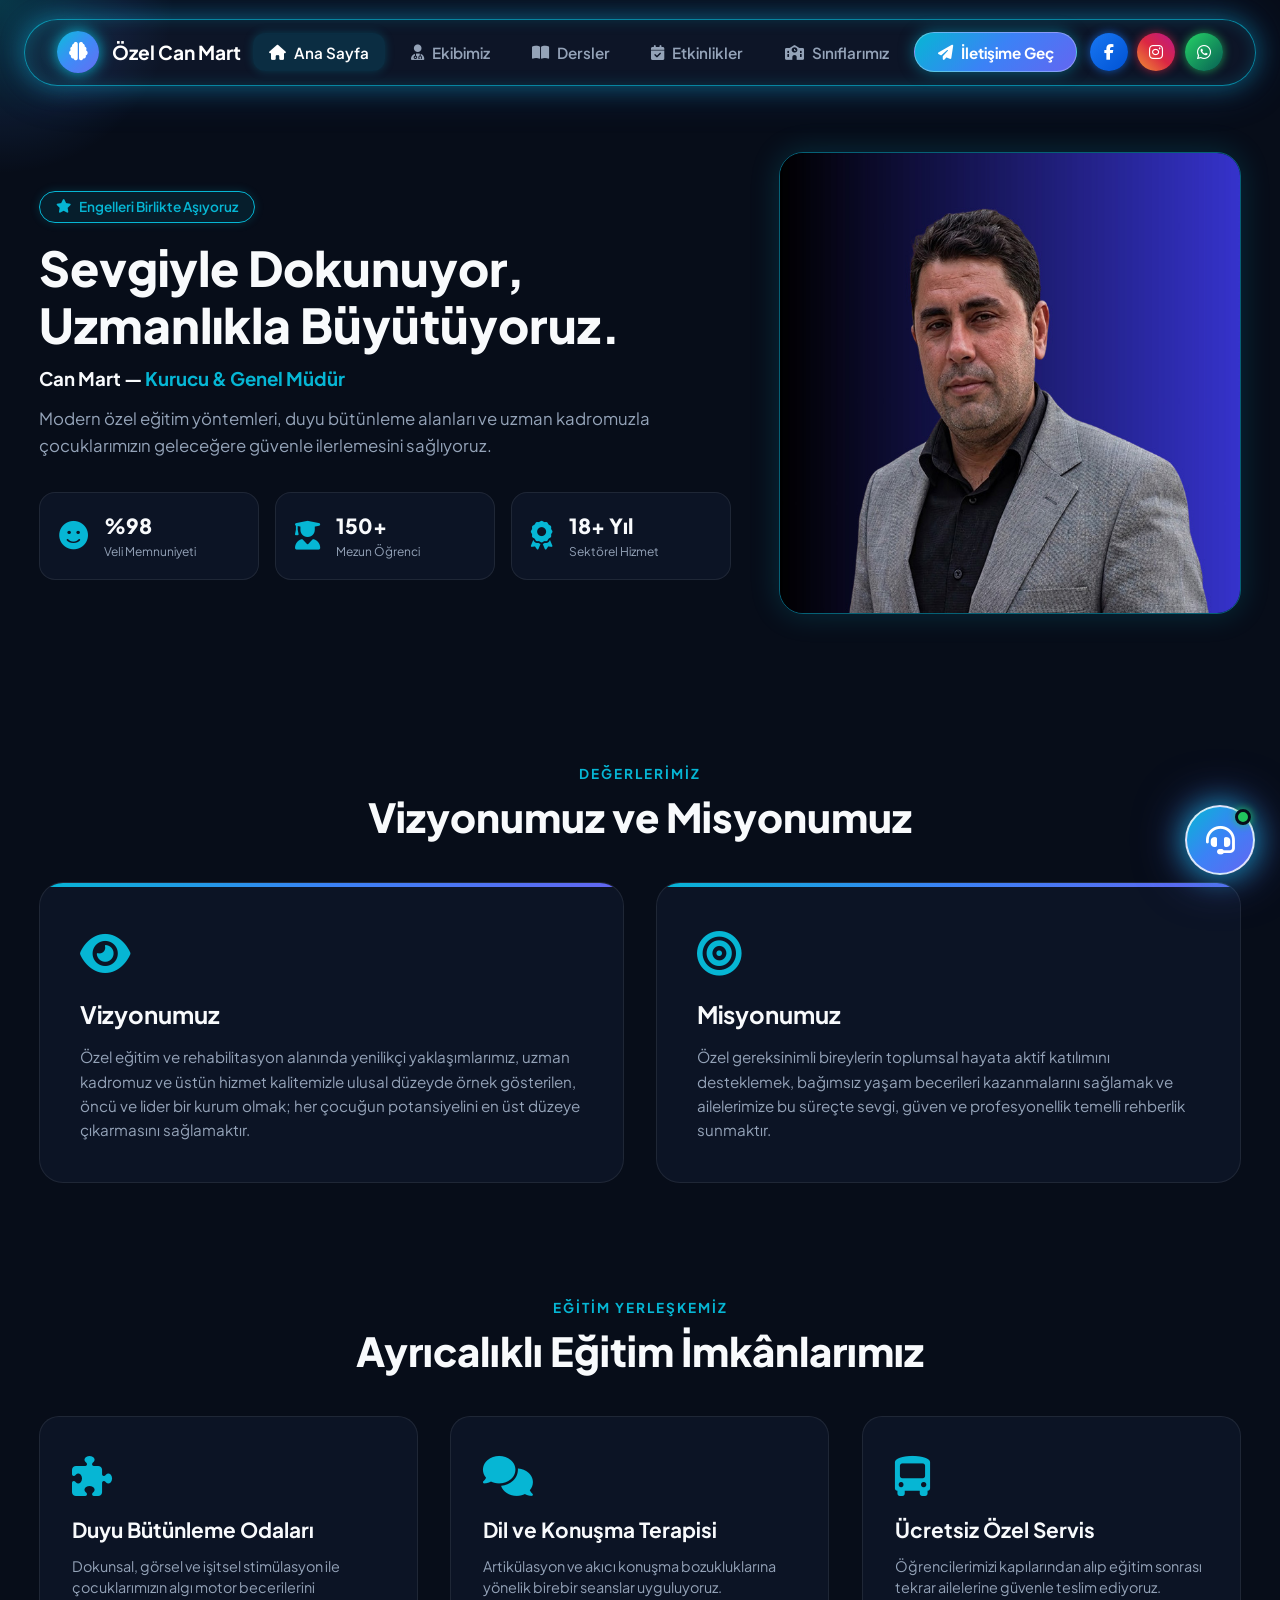
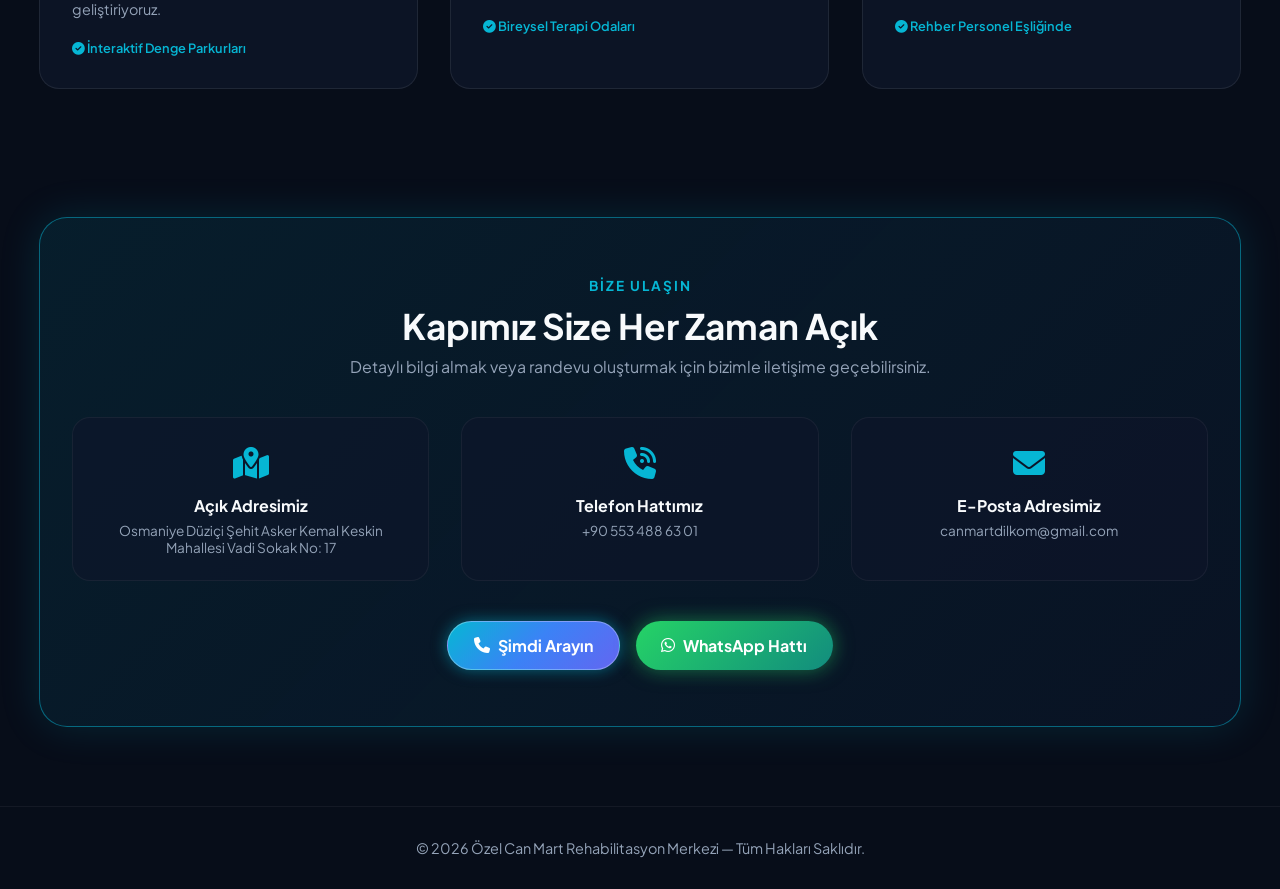
==== index.html @ 43bbbe5c "Add files via upload" ====
<!DOCTYPE html>
<html lang="tr">
<head>
    <meta charset="UTF-8">
    <meta name="viewport" content="width=device-width, initial-scale=1.0">
    <title>Özel Can Mart Rehabilitasyon Merkezi</title>
    
    <!-- FontAwesome & Google Fonts -->
    <link rel="stylesheet" href="https://cdnjs.cloudflare.com/ajax/libs/font-awesome/6.4.0/css/all.min.css">
    <link href="https://fonts.googleapis.com/css2?family=Plus+Jakarta+Sans:wght@400;600;700;800&family=Outfit:wght@400;600;800;900&display=swap" rel="stylesheet">
    
    <style>
        /* ==========================================
           TEMA RENKLERİ VE TEMEL STİLLER
           ========================================== */
        :root {
            --bg-dark: #070d19;
            --bg-card: rgba(15, 23, 42, 0.75);
            --primary-cyan: #06b6d4;
            --primary-blue: #3b82f6;
            --accent-glow: rgba(6, 182, 212, 0.4);
            --gradient-main: linear-gradient(135deg, #06b6d4 0%, #3b82f6 50%, #6366f1 100%);
            --gradient-card: linear-gradient(135deg, rgba(6, 182, 212, 0.1) 0%, rgba(59, 130, 246, 0.05) 100%);
            --border-glow: rgba(6, 182, 212, 0.5);
            --text-main: #f8fafc;
            --text-muted: #94a3b8;
        }

        * {
            margin: 0;
            padding: 0;
            box-sizing: border-box;
            font-family: 'Plus Jakarta Sans', sans-serif;
        }

        body {
            background-color: var(--bg-dark);
            color: var(--text-main);
            overflow-x: hidden;
            position: relative;
        }

        .container {
            width: 100%;
            max-width: 1250px;
            margin: 0 auto;
            padding: 0 1.5rem;
        }

        .text-center { text-align: center; }

        /* NEON METİN EFEKTİ */
        .highlight-glow {
            background-color: #06b6d4;
            background-image: linear-gradient(135deg, #06b6d4 0%, #3b82f6 50%, #8b5cf6 100%);
            background-clip: text;
            -webkit-background-clip: text;
            color: #06b6d4;
            -webkit-text-fill-color: transparent;
            display: inline-block;
            filter: drop-shadow(0 0 12px rgba(6, 182, 212, 0.5));
            padding-right: 2px;
        }

        .highlight-text {
            color: var(--primary-cyan);
            font-weight: 700;
        }

        .sub-badge {
            color: var(--primary-cyan);
            font-size: 0.85rem;
            font-weight: 700;
            letter-spacing: 2px;
            text-transform: uppercase;
        }

        .main-title {
            font-size: 2.5rem;
            margin-top: 0.5rem;
            margin-bottom: 2.5rem;
            font-weight: 800;
        }

        /* ==========================================
           AKICI VE AĞIR ÇEKİM GİRİŞ ANİMASYONLARI
           ========================================== */
        .anim-hidden {
            opacity: 0;
            will-change: transform, opacity;
            transition: opacity 1.2s cubic-bezier(0.16, 1, 0.3, 1), transform 1.2s cubic-bezier(0.16, 1, 0.3, 1);
        }

        .anim-hidden.from-top    { transform: translateY(-60px); }
        .anim-hidden.from-bottom { transform: translateY(60px); }
        .anim-hidden.from-left   { transform: translateX(-80px); }
        .anim-hidden.from-right  { transform: translateX(80px); }

        .anim-hidden.anim-show {
            opacity: 1;
            transform: translate(0, 0);
        }

        /* ==========================================
           FARE TAKİP EFEKTİ (CURSOR GLOW)
           ========================================== */
        .cursor-glow {
            position: fixed;
            top: 0;
            left: 0;
            width: 350px;
            height: 350px;
            background: radial-gradient(circle, rgba(6, 182, 212, 0.25) 0%, rgba(59, 130, 246, 0.08) 50%, transparent 70%);
            border-radius: 50%;
            pointer-events: none;
            transform: translate(-50%, -50%);
            z-index: 9999;
            transition: transform 0.08s ease-out;
            mix-blend-mode: screen;
        }

        /* ==========================================
           YEPYENİ KİNEMATİK TİPOGRAFİK İNTRO
           ========================================== */
        .intro-overlay {
            position: fixed;
            top: 0;
            left: 0;
            width: 100vw;
            height: 100vh;
            background: #030712;
            z-index: 999999;
            display: flex;
            align-items: center;
            justify-content: center;
            transition: opacity 0.8s cubic-bezier(0.77, 0, 0.175, 1), visibility 0.8s ease;
            overflow: hidden;
        }

        .intro-overlay.fade-out {
            opacity: 0;
            visibility: hidden;
            pointer-events: none;
        }

        /* Arka plan sinematik ışık sızıntıları */
        .intro-overlay::before,
        .intro-overlay::after {
            content: '';
            position: absolute;
            width: 500px;
            height: 500px;
            border-radius: 50%;
            filter: blur(100px);
            z-index: 1;
            opacity: 0.15;
            animation: ambientShift 6s ease-in-out infinite alternate;
        }

        .intro-overlay::before {
            background: #06b6d4;
            top: -100px;
            left: -100px;
        }

        .intro-overlay::after {
            background: #6366f1;
            bottom: -100px;
            right: -100px;
            animation-delay: -3s;
        }

        @keyframes ambientShift {
            0% { transform: scale(1) translate(0, 0); }
            100% { transform: scale(1.3) translate(40px, 40px); }
        }

        .cinematic-intro-content {
            position: relative;
            z-index: 2;
            text-align: center;
            max-width: 900px;
            padding: 0 2rem;
            display: flex;
            flex-direction: column;
            align-items: center;
            gap: 1.2rem;
        }

        /* OSMANDENİZ TASARIMI YAZISI - FELAKET NEON GRADIENT */
        .intro-tagline {
            font-family: 'Outfit', sans-serif;
            font-size: clamp(1.1rem, 2.5vw, 1.6rem);
            text-transform: uppercase;
            letter-spacing: 8px;
            font-weight: 800;
            background: linear-gradient(135deg, #00f2fe 0%, #4facfe 35%, #00c6ff 70%, #90e0ef 100%);
            background-clip: text;
            -webkit-background-clip: text;
            -webkit-text-fill-color: transparent;
            filter: drop-shadow(0 0 25px rgba(0, 242, 254, 0.8)) drop-shadow(0 0 50px rgba(79, 172, 254, 0.6));
            opacity: 0;
            transform: translateY(20px);
            animation: cinematicReveal 1s cubic-bezier(0.16, 1, 0.3, 1) 0.2s forwards;
        }

        .intro-main-heading {
            font-family: 'Outfit', sans-serif;
            font-size: clamp(2.5rem, 6vw, 5rem);
            font-weight: 900;
            line-height: 1.1;
            color: #ffffff;
            opacity: 0;
            transform: translateY(30px);
            animation: cinematicReveal 1s cubic-bezier(0.16, 1, 0.3, 1) 0.4s forwards;
            letter-spacing: -1px;
        }

        .intro-sub-text {
            font-family: 'Plus Jakarta Sans', sans-serif;
            font-size: clamp(1rem, 2vw, 1.25rem);
            color: var(--text-muted);
            font-weight: 400;
            letter-spacing: 1px;
            opacity: 0;
            transform: translateY(30px);
            animation: cinematicReveal 1s cubic-bezier(0.16, 1, 0.3, 1) 0.6s forwards;
        }

        @keyframes cinematicReveal {
            to {
                opacity: 1;
                transform: translateY(0);
            }
        }

        /* ==========================================
           GENİŞLETİLMİŞ NEON NAVBAR
           ========================================== */
        .header-floating {
            position: fixed;
            top: 1.2rem;
            left: 0;
            right: 0;
            z-index: 1000;
            display: flex;
            justify-content: center;
            padding: 0 1.5rem;
        }

        .navbar-capsule {
            background: rgba(15, 23, 42, 0.9);
            backdrop-filter: blur(20px);
            border: 1.5px solid rgba(6, 182, 212, 0.7);
            border-radius: 50px;
            padding: 0.7rem 2rem;
            display: flex;
            align-items: center;
            justify-content: space-between;
            width: 100%;
            max-width: 1350px;
            box-shadow: 0 0 25px rgba(6, 182, 212, 0.4), 0 0 45px rgba(59, 130, 246, 0.25), inset 0 0 15px rgba(6, 182, 212, 0.2);
        }

        .brand-logo {
            display: flex;
            align-items: center;
            gap: 0.8rem;
            text-decoration: none;
            color: #fff;
            font-weight: 700;
            font-size: 1.2rem;
            white-space: nowrap;
        }

        .logo-orb {
            width: 42px;
            height: 42px;
            border-radius: 50%;
            background: var(--gradient-main);
            display: flex;
            align-items: center;
            justify-content: center;
            color: #fff;
            font-size: 1.15rem;
            box-shadow: 0 0 15px var(--primary-cyan);
            flex-shrink: 0;
        }

        .nav-links-wrapper {
            display: flex;
            align-items: center;
            gap: 0.6rem;
        }

        .nav-item {
            color: var(--text-muted);
            text-decoration: none;
            font-size: 0.95rem;
            font-weight: 600;
            padding: 0.6rem 1rem;
            border-radius: 12px;
            transition: all 0.3s ease;
            display: flex;
            align-items: center;
            gap: 0.5rem;
            white-space: nowrap;
        }

        .nav-item:hover, .nav-item.active {
            color: #fff;
            background: rgba(6, 182, 212, 0.15);
            box-shadow: 0 0 10px rgba(6, 182, 212, 0.25);
        }

        .nav-item-btn {
            background-color: #06b6d4;
            background-image: var(--gradient-main);
            color: #fff !important;
            box-shadow: 0 0 15px rgba(6, 182, 212, 0.5);
            border: 1px solid rgba(255, 255, 255, 0.3);
            border-radius: 30px;
            padding: 0.6rem 1.4rem;
            font-weight: 700;
            text-decoration: none;
            display: inline-flex;
            align-items: center;
            gap: 0.5rem;
            transition: transform 0.3s, box-shadow 0.3s;
        }

        .nav-item-btn:hover {
            transform: translateY(-2px);
            box-shadow: 0 0 25px rgba(6, 182, 212, 0.8);
        }

        .nav-right-block {
            display: flex;
            align-items: center;
            gap: 1.2rem;
        }

        .nav-social-icons {
            display: flex;
            align-items: center;
            gap: 0.6rem;
        }

        .social-icon {
            display: inline-flex;
            align-items: center;
            justify-content: center;
            width: 38px;
            height: 38px;
            border-radius: 50%;
            color: #ffffff !important;
            text-decoration: none;
            font-size: 1rem;
            transition: all 0.3s ease;
        }

        .social-icon.fb { background: linear-gradient(135deg, #1877f2 0%, #0052d4 100%); box-shadow: 0 0 10px rgba(24, 119, 242, 0.7); }
        .social-icon.ig { background: linear-gradient(45deg, #f09433 0%, #dc2743 50%, #bc1888 100%); box-shadow: 0 0 10px rgba(220, 39, 67, 0.7); }
        .social-icon.wp { background: linear-gradient(135deg, #25d366 0%, #075e54 100%); box-shadow: 0 0 10px rgba(37, 211, 102, 0.7); }
        .social-icon:hover { transform: translateY(-3px) scale(1.15); }

        .mobile-toggle, .mobile-close {
            display: none;
            color: #fff;
            font-size: 1.4rem;
            cursor: pointer;
        }

        /* ==========================================
           HERO & SERVİS KARTLARI
           ========================================== */
        .hero-section {
            padding: 9.5rem 0 5rem 0;
            position: relative;
        }

        .hero-grid {
            display: grid;
            grid-template-columns: 1.2fr 0.8fr;
            gap: 3rem;
            align-items: center;
        }

        .status-badge {
            background: rgba(6, 182, 212, 0.1);
            border: 1px solid var(--primary-cyan);
            color: var(--primary-cyan);
            display: inline-flex;
            align-items: center;
            gap: 0.5rem;
            padding: 0.4rem 1rem;
            border-radius: 20px;
            font-size: 0.85rem;
            font-weight: 600;
            margin-bottom: 1rem;
            box-shadow: 0 0 10px rgba(6, 182, 212, 0.2);
        }

        .hero-main-title {
            font-size: 3rem;
            font-weight: 800;
            line-height: 1.2;
            margin-bottom: 0.8rem;
        }

        .hero-description {
            color: var(--text-muted);
            font-size: 1.05rem;
            line-height: 1.6;
            margin: 1rem 0 2rem 0;
        }

        .hero-stats-grid {
            display: grid;
            grid-template-columns: repeat(3, 1fr);
            gap: 1rem;
        }

        .stat-card {
            background: var(--bg-card);
            border: 1px solid rgba(255, 255, 255, 0.08);
            padding: 1.2rem;
            border-radius: 16px;
            display: flex;
            align-items: center;
            gap: 1rem;
            transition: transform 0.3s ease, border-color 0.3s ease;
        }

        .stat-card:hover {
            transform: translateY(-5px);
            border-color: var(--primary-cyan);
            box-shadow: 0 0 20px rgba(6, 182, 212, 0.2);
        }

        .stat-icon { font-size: 1.8rem; color: var(--primary-cyan); }
        .stat-number { display: block; font-size: 1.3rem; font-weight: 800; }
        .stat-label { font-size: 0.75rem; color: var(--text-muted); }

        .hero-img {
            width: 100%;
            border-radius: 24px;
            border: 1px solid var(--border-glow);
            box-shadow: 0 0 30px rgba(6, 182, 212, 0.2);
            transition: transform 0.5s ease;
        }

        .hero-img:hover { transform: scale(1.02); }

        /* ==========================================
           VİZYONUMUZ & MİSYONUMUZ BÖLÜMÜ
           ========================================== */
        .vision-mission-section { padding: 4rem 0; }
        .vision-grid { display: grid; grid-template-columns: repeat(2, 1fr); gap: 2rem; }

        .vision-card {
            background: var(--bg-card);
            border: 1px solid rgba(255, 255, 255, 0.08);
            border-radius: 24px;
            padding: 2.5rem;
            position: relative;
            overflow: hidden;
            transition: all 0.4s ease;
        }

        .vision-card::before {
            content: '';
            position: absolute;
            top: 0; left: 0; width: 100%; height: 4px;
            background: var(--gradient-main);
        }

        .vision-card:hover {
            transform: translateY(-8px);
            border-color: var(--primary-cyan);
            box-shadow: 0 0 30px rgba(6, 182, 212, 0.25);
        }

        .vision-icon { font-size: 2.8rem; color: var(--primary-cyan); margin-bottom: 1.2rem; }
        .vision-card h3 { font-size: 1.5rem; margin-bottom: 1rem; font-weight: 700; }
        .vision-card p { color: var(--text-muted); font-size: 0.95rem; line-height: 1.6; }

      
        .services-section { padding: 3rem 0; }
        .cards-3d-grid { display: grid; grid-template-columns: repeat(3, 1fr); gap: 2rem; }

        .card-3d {
            background: var(--bg-card);
            border: 1px solid rgba(255, 255, 255, 0.08);
            border-radius: 20px;
            padding: 2rem;
            position: relative;
            transition: all 0.4s ease;
        }

        .card-3d:hover {
            transform: translateY(-8px);
            border-color: var(--primary-cyan);
            box-shadow: 0 0 25px rgba(6, 182, 212, 0.3);
        }

        .card-icon-box { font-size: 2.5rem; color: var(--primary-cyan); margin-bottom: 1rem; }
        .card-3d h3 { font-size: 1.3rem; margin-bottom: 0.8rem; }
        .card-3d p { color: var(--text-muted); font-size: 0.9rem; line-height: 1.5; margin-bottom: 1.2rem; }
        .card-footer-info { font-size: 0.8rem; color: var(--primary-cyan); font-weight: 600; }

        .contact-section { padding: 5rem 0; }
        .contact-ultra-card {
            background: var(--gradient-card);
            border: 1px solid var(--border-glow);
            border-radius: 28px;
            padding: 3.5rem 2rem;
            box-shadow: 0 0 40px rgba(6, 182, 212, 0.15);
        }

        .contact-nodes-grid { display: grid; grid-template-columns: repeat(3, 1fr); gap: 2rem; margin: 2.5rem 0; }
        .contact-node {
            background: rgba(15, 23, 42, 0.6);
            padding: 1.5rem;
            border-radius: 18px;
            border: 1px solid rgba(255, 255, 255, 0.05);
            transition: transform 0.3s ease, border-color 0.3s ease;
        }
        .contact-node:hover { transform: translateY(-5px); border-color: var(--primary-cyan); }
        .node-icon { font-size: 2rem; color: var(--primary-cyan); margin-bottom: 0.8rem; }

        .btn-glow-green {
            background: linear-gradient(135deg, #25d366 0%, #128c7e 100%);
            color: #fff;
            padding: 0.8rem 1.6rem;
            border-radius: 30px;
            text-decoration: none;
            font-weight: 700;
            display: inline-flex;
            align-items: center;
            gap: 0.5rem;
            box-shadow: 0 0 20px rgba(37, 211, 102, 0.5);
            transition: transform 0.3s, box-shadow 0.3s;
        }
        .btn-glow-green:hover { transform: translateY(-2px); box-shadow: 0 0 30px rgba(37, 211, 102, 0.8); }

        footer { padding: 2rem 0; border-top: 1px solid rgba(255, 255, 255, 0.05); color: var(--text-muted); font-size: 0.9rem; }

        
        .live-chat-trigger-btn {
            position: fixed !important; bottom: 25px !important; right: 25px !important;
            width: 70px !important; height: 70px !important; border-radius: 50% !important;
            background: linear-gradient(135deg, #06b6d4 0%, #3b82f6 50%, #6366f1 100%) !important;
            display: flex !important; align-items: center !important; justify-content: center !important;
            color: #ffffff !important; font-size: 1.8rem !important; cursor: pointer !important;
            box-shadow: 0 0 30px rgba(6, 182, 212, 0.8), 0 0 50px rgba(99, 102, 241, 0.6) !important;
            z-index: 999999 !important; border: 2px solid rgba(255, 255, 255, 0.8) !important;
            transition: transform 0.3s ease, box-shadow 0.3s ease !important;
        }
        .live-chat-trigger-btn:hover { transform: scale(1.1) rotate(5deg) !important; }
        .live-chat-trigger-btn .status-pulse {
            position: absolute; top: 2px; right: 2px; width: 16px; height: 16px;
            background: #22c55e; border: 3px solid #070d19; border-radius: 50%; box-shadow: 0 0 8px #22c55e;
        }

        .chat-window {
            position: fixed !important; bottom: 105px !important; right: 25px !important;
            width: 380px !important; max-width: calc(100vw - 2rem) !important; height: 520px !important;
            background: rgba(15, 23, 42, 0.95) !important; backdrop-filter: blur(25px) !important;
            border: 1.5px solid var(--border-glow) !important; border-radius: 24px !important;
            box-shadow: 0 0 50px rgba(6, 182, 212, 0.4), 0 20px 50px rgba(0, 0, 0, 0.9) !important;
            z-index: 999999 !important; display: flex !important; flex-direction: column !important;
            overflow: hidden !important; opacity: 0 !important; visibility: hidden !important;
            transform: translateY(20px) scale(0.95) !important;
            transition: all 0.4s cubic-bezier(0.16, 1, 0.3, 1) !important;
        }
        .chat-window.active { opacity: 1 !important; visibility: visible !important; transform: translateY(0) scale(1) !important; }

        .chat-header {
            background: linear-gradient(135deg, rgba(6, 182, 212, 0.25) 0%, rgba(99, 102, 241, 0.25) 100%);
            padding: 1.2rem 1.5rem; border-bottom: 1px solid rgba(255, 255, 255, 0.1);
            display: flex; align-items: center; justify-content: space-between;
        }
        .chat-header-info { display: flex; align-items: center; gap: 0.8rem; }
        .chat-avatar {
            width: 42px; height: 42px; border-radius: 50%; background: var(--gradient-main);
            display: flex; align-items: center; justify-content: center; color: #fff; font-size: 1.2rem;
            box-shadow: 0 0 15px var(--primary-cyan);
        }
        .chat-title-box h4 { font-size: 1rem; font-weight: 700; color: #fff; }
        .chat-title-box span { font-size: 0.75rem; color: #22c55e; display: flex; align-items: center; gap: 0.3rem; font-weight: 600; }
        .chat-close-btn { color: var(--text-muted); cursor: pointer; font-size: 1.3rem; }

        .chat-body { flex: 1; padding: 1.2rem; overflow-y: auto; display: flex; flex-direction: column; gap: 1rem; }
        .chat-msg { max-width: 85%; padding: 0.85rem 1.1rem; border-radius: 16px; font-size: 0.88rem; line-height: 1.5; }
        .chat-msg.bot { background: rgba(30, 41, 59, 0.85); border: 1px solid rgba(6, 182, 212, 0.3); color: #f1f5f9; align-self: flex-start; }
        .chat-msg.user { background: var(--gradient-main); color: #fff; align-self: flex-end; box-shadow: 0 0 15px rgba(6, 182, 212, 0.3); }

        .chat-quick-chips { display: flex; flex-wrap: wrap; gap: 0.5rem; padding: 0 1.2rem 0.8rem 1.2rem; }
        .chip-btn {
            background: rgba(6, 182, 212, 0.12); border: 1px solid rgba(6, 182, 212, 0.5); color: var(--primary-cyan);
            padding: 0.45rem 0.85rem; border-radius: 20px; font-size: 0.78rem; font-weight: 600; cursor: pointer; transition: all 0.3s ease;
        }
        .chip-btn:hover { background: var(--gradient-main); color: #fff; border-color: transparent; }

        .chat-footer { padding: 0.8rem 1.2rem 1.2rem 1.2rem; display: flex; align-items: center; gap: 0.6rem; background: rgba(15, 23, 42, 0.98); }
        .chat-input {
            flex: 1; background: rgba(30, 41, 59, 0.9); border: 1px solid rgba(255, 255, 255, 0.15);
            border-radius: 25px; padding: 0.75rem 1.2rem; color: #fff; font-size: 0.88rem; outline: none;
        }
        .chat-send-btn {
            width: 42px; height: 42px; border-radius: 50%; background: var(--gradient-main); border: none;
            color: #fff; cursor: pointer; display: flex; align-items: center; justify-content: center;
        }

     
          
        @media (max-width: 992px) {
            .hero-grid, .hero-stats-grid, .vision-grid, .cards-3d-grid, .contact-nodes-grid { grid-template-columns: 1fr; text-align: center; }
            .mobile-toggle { display: block; }
            .mobile-close { display: block; position: absolute; top: 1.5rem; right: 1.5rem; }
            .nav-links-wrapper {
                position: fixed; top: 0; right: -100%; width: 82%; max-width: 330px; height: 100vh;
                background: rgba(7, 13, 25, 0.98); backdrop-filter: blur(25px); border-left: 1px solid var(--border-glow);
                flex-direction: column; justify-content: center; padding: 2rem 1.5rem; gap: 0.8rem;
                transition: right 0.4s cubic-bezier(0.16, 1, 0.3, 1);
            }
            .nav-links-wrapper.active { right: 0; }
            .nav-links-wrapper .nav-item { width: 100%; height: 46px; display: flex; align-items: center; justify-content: flex-start; padding: 0 1rem !important; }
            .chat-window { right: 1rem !important; left: 1rem !important; width: auto !important; bottom: 95px !important; height: 460px !important; }
        }
    </style>
</head>

<body data-page="home">

   
    <div class="cursor-glow" id="cursor-glow"></div>

    <div id="intro-overlay" class="intro-overlay">
        <div class="cinematic-intro-content">
            <span class="intro-tagline">OSMAN DENİZ MART TASARIMI</span>
            <h1 class="intro-main-heading">Özel Can Mart <br><span class="highlight-glow">Rehabilitasyon</span></h1>
            <p class="intro-sub-text">Geleceğe Sevgi ve Uzmanlıkla Atılan Adım</p>
        </div>
    </div>

    <!-- PARLAYAN FLOATING NAVBAR -->
    <header class="header-floating">
        <nav class="navbar-capsule">
            <a href="index.html" class="brand-logo">
                <div class="logo-orb"><i class="fa-solid fa-brain"></i></div>
                <span class="logo-title">Özel Can Mart</span>
            </a>

            <div class="nav-links-wrapper" id="nav-menu">
                <div class="mobile-close" id="nav-close"><i class="fa-solid fa-xmark"></i></div>
                <a href="index.html" class="nav-item active"><i class="fa-solid fa-house"></i> Ana Sayfa</a>
                <a href="ekibimiz.html" class="nav-item"><i class="fa-solid fa-user-doctor"></i> Ekibimiz</a>
                <a href="calismalar.html" class="nav-item"><i class="fa-solid fa-book-open"></i> Dersler</a>
                <a href="etkinlikler.html" class="nav-item"><i class="fa-solid fa-calendar-check"></i> Etkinlikler</a>
                <a href="siniflarimiz.html" class="nav-item"><i class="fa-solid fa-school"></i> Sınıflarımız</a>
                <a href="#contact" class="nav-item nav-item-btn"><i class="fa-solid fa-paper-plane"></i> İletişime Geç</a>
            </div>

            <div class="nav-right-block">
                <div class="nav-social-icons">
                    <a href="https://www.facebook.com/can.mart.2025?rdid=BGsj29o0iceK8N1b&share_url=https%3A%2F%2Fwww.facebook.com%2Fshare%2F1Dt4Hjv6Bw%2F%3Fref%3D1#" target="_blank" class="social-icon fb" title="Facebook"><i class="fa-brands fa-facebook-f"></i></a>
                    <a href="https://www.instagram.com/canmartdilkomozelegitim/" target="_blank" class="social-icon ig" title="Instagram"><i class="fa-brands fa-instagram"></i></a>
                    <a href="https://wa.me/905534886301" target="_blank" class="social-icon wp" title="WhatsApp"><i class="fa-brands fa-whatsapp"></i></a>
                </div>
                <div class="mobile-toggle" id="nav-toggle"><i class="fa-solid fa-bars-staggered"></i></div>
            </div>
        </nav>
    </header>

    <main>
        <!-- HERO SECTION -->
        <section class="hero-section">
            <div class="container hero-grid">
                <div class="hero-text-box anim-hidden from-left">
                    <div class="status-badge"><i class="fa-solid fa-star"></i> Engelleri Birlikte Aşıyoruz</div>
                    <h1 class="hero-main-title">Sevgiyle Dokunuyor, Uzmanlıkla Büyütüyoruz.</h1>
                    <h3 class="hero-director">Can Mart — <span class="highlight-text">Kurucu & Genel Müdür</span></h3>
                    <p class="hero-description">Modern özel eğitim yöntemleri, duyu bütünleme alanları ve uzman kadromuzla çocuklarımızın geleceğere güvenle ilerlemesini sağlıyoruz.</p>

                    <div class="hero-stats-grid">
                        <div class="stat-card">
                            <i class="fa-solid fa-face-smile stat-icon"></i>
                            <div class="stat-info"><span class="stat-number">%98</span><span class="stat-label">Veli Memnuniyeti</span></div>
                        </div>
                        <div class="stat-card">
                            <i class="fa-solid fa-user-graduate stat-icon"></i>
                            <div class="stat-info"><span class="stat-number">150+</span><span class="stat-label">Mezun Öğrenci</span></div>
                        </div>
                        <div class="stat-card">
                            <i class="fa-solid fa-award stat-icon"></i>
                            <div class="stat-info"><span class="stat-number">18+ Yıl</span><span class="stat-label">Sektörel Hizmet</span></div>
                        </div>
                    </div>
                </div>

                <div class="hero-visual-box anim-hidden from-right">
                    <img src="bülent.png" alt="Can Mart" class="hero-img">
                </div>
            </div>
        </section>

        <!-- VİZYONUMUZ & MİSYONUMUZ BÖLÜMÜ -->
        <section class="vision-mission-section">
            <div class="container">
                <div class="section-title-wrapper text-center anim-hidden from-top">
                    <span class="sub-badge">DEĞERLERİMİZ</span>
                    <h2 class="main-title">Vizyonumuz ve Misyonumuz</h2>
                </div>

                <div class="vision-grid">
                    <div class="vision-card anim-hidden from-left">
                        <div class="vision-icon"><i class="fa-solid fa-eye"></i></div>
                        <h3>Vizyonumuz</h3>
                        <p>Özel eğitim ve rehabilitasyon alanında yenilikçi yaklaşımlarımız, uzman kadromuz ve üstün hizmet kalitemizle ulusal düzeyde örnek gösterilen, öncü ve lider bir kurum olmak; her çocuğun potansiyelini en üst düzeye çıkarmasını sağlamaktır.</p>
                    </div>
                    <div class="vision-card anim-hidden from-right">
                        <div class="vision-icon"><i class="fa-solid fa-bullseye"></i></div>
                        <h3>Misyonumuz</h3>
                        <p>Özel gereksinimli bireylerin toplumsal hayata aktif katılımını desteklemek, bağımsız yaşam becerileri kazanmalarını sağlamak ve ailelerimize bu süreçte sevgi, güven ve profesyonellik temelli rehberlik sunmaktır.</p>
                    </div>
                </div>
            </div>
        </section>

        <!-- SERVICES SECTION -->
        <section class="services-section">
            <div class="container">
                <div class="section-title-wrapper text-center anim-hidden from-top">
                    <span class="sub-badge">EĞİTİM YERLEŞKEMİZ</span>
                    <h2 class="main-title">Ayrıcalıklı Eğitim İmkânlarımız</h2>
                </div>

                <div class="cards-3d-grid">
                    <div class="card-3d anim-hidden from-left">
                        <div class="card-icon-box"><i class="fa-solid fa-puzzle-piece"></i></div>
                        <h3>Duyu Bütünleme Odaları</h3>
                        <p>Dokunsal, görsel ve işitsel stimülasyon ile çocuklarımızın algı motor becerilerini geliştiriyoruz.</p>
                        <div class="card-footer-info"><i class="fa-solid fa-circle-check"></i> İnteraktif Denge Parkurları</div>
                    </div>
                    <div class="card-3d anim-hidden from-bottom">
                        <div class="card-icon-box"><i class="fa-solid fa-comments"></i></div>
                        <h3>Dil ve Konuşma Terapisi</h3>
                        <p>Artikülasyon ve akıcı konuşma bozukluklarına yönelik birebir seanslar uyguluyoruz.</p>
                        <div class="card-footer-info"><i class="fa-solid fa-circle-check"></i> Bireysel Terapi Odaları</div>
                    </div>
                    <div class="card-3d anim-hidden from-right">
                        <div class="card-icon-box"><i class="fa-solid fa-bus-simple"></i></div>
                        <h3>Ücretsiz Özel Servis</h3>
                        <p>Öğrencilerimizi kapılarından alıp eğitim sonrası tekrar ailelerine güvenle teslim ediyoruz.</p>
                        <div class="card-footer-info"><i class="fa-solid fa-circle-check"></i> Rehber Personel Eşliğinde</div>
                    </div>
                </div>
            </div>
        </section>

        <!-- CONTACT SECTION -->
        <section class="contact-section" id="contact">
            <div class="container">
                <div class="contact-ultra-card anim-hidden from-bottom">
                    <div class="contact-content text-center">
                        <span class="sub-badge">BİZE ULAŞIN</span>
                        <h2 style="font-size: 2.2rem; margin-top: 0.5rem;">Kapımız Size Her Zaman Açık</h2>
                        <p style="color: var(--text-muted); margin-top: 0.5rem;">Detaylı bilgi almak veya randevu oluşturmak için bizimle iletişime geçebilirsiniz.</p>

                        <div class="contact-nodes-grid">
                            <div class="contact-node">
                                <div class="node-icon"><i class="fa-solid fa-map-location-dot"></i></div>
                                <h4>Açık Adresimiz</h4>
                                <p style="font-size: 0.85rem; color: var(--text-muted); margin-top: 0.4rem;">Osmaniye Düziçi Şehit Asker Kemal Keskin Mahallesi Vadi Sokak No: 17</p>
                            </div>
                            <div class="contact-node">
                                <div class="node-icon"><i class="fa-solid fa-phone-volume"></i></div>
                                <h4>Telefon Hattımız</h4>
                                <p style="font-size: 0.85rem; color: var(--text-muted); margin-top: 0.4rem;">+90 553 488 63 01</p>
                            </div>
                            <div class="contact-node">
                                <div class="node-icon"><i class="fa-solid fa-envelope"></i></div>
                                <h4>E-Posta Adresimiz</h4>
                                <p style="font-size: 0.85rem; color: var(--text-muted); margin-top: 0.4rem;"><a href="mailto:canmartdilkom@gmail.com" style="color: inherit; text-decoration: none;">canmartdilkom@gmail.com</a></p>
                            </div>
                        </div>

                        <div style="display: flex; gap: 1rem; justify-content: center; flex-wrap: wrap;">
                            <a href="tel:+905534886301" class="nav-item-btn" style="padding: 0.8rem 1.6rem; font-size: 1rem;"><i class="fa-solid fa-phone"></i> Şimdi Arayın</a>
                            <a href="https://wa.me/905534886301" target="_blank" class="btn-glow-green"><i class="fa-brands fa-whatsapp"></i> WhatsApp Hattı</a>
                        </div>
                    </div>
                </div>
            </div>
        </section>
    </main>

    <!-- NEON CYBER AI LIVE CHAT -->
    <div class="live-chat-trigger-btn" id="chat-trigger" title="Canlı Asistan"><i class="fa-solid fa-headset"></i><span class="status-pulse"></span></div>

    <div class="chat-window" id="chat-window">
        <div class="chat-header">
            <div class="chat-header-info">
                <div class="chat-avatar"><i class="fa-solid fa-robot"></i></div>
                <div class="chat-title-box"><h4>Can Mart Asistan</h4><span><i class="fa-solid fa-circle" style="font-size: 8px;"></i> Çevrimiçi</span></div>
            </div>
            <div class="chat-close-btn" id="chat-close"><i class="fa-solid fa-xmark"></i></div>
        </div>
        <div class="chat-body" id="chat-body">
            <div class="chat-msg bot">Merhaba! Ben Can Mart Okul Asistanı. Kurumumuz hakkında öğrenmek istediğiniz soruları aşağıdaki butonlara basarak veya yazarak sorabilirsiniz. 😊</div>
        </div>
        <div class="chat-quick-chips">
            <button class="chip-btn" data-question="adres"><i class="fa-solid fa-location-dot"></i> Adres</button>
            <button class="chip-btn" data-question="iletisim"><i class="fa-solid fa-phone"></i> İletişim</button>
            <button class="chip-btn" data-question="saat"><i class="fa-solid fa-clock"></i> Açılış & Kapanış</button>
            <button class="chip-btn" data-question="bolumler"><i class="fa-solid fa-graduation-cap"></i> Bölümler</button>
            <button class="chip-btn" data-question="servis"><i class="fa-solid fa-bus"></i> Servis Var mı?</button>
        </div>
        <div class="chat-footer">
            <input type="text" class="chat-input" id="chat-input" placeholder="Bir soru sorun..." autocomplete="off">
            <button class="chat-send-btn" id="chat-send"><i class="fa-solid fa-paper-plane"></i></button>
        </div>
    </div>

    <footer class="text-center">
        <div class="container"><p>&copy; 2026 Özel Can Mart Rehabilitasyon Merkezi — Tüm Hakları Saklıdır.</p></div>
    </footer>

    <!-- JAVASCRIPT KONTROLLERİ VE ANİMASYON MOTORU -->
    <script>
        document.addEventListener('DOMContentLoaded', () => {
            // 1. FARE TAKİP EFEKTİ
            const cursorGlow = document.getElementById('cursor-glow');
            if (cursorGlow) {
                window.addEventListener('mousemove', (e) => {
                    cursorGlow.style.left = e.clientX + 'px';
                    cursorGlow.style.top = e.clientY + 'px';
                });
            }

            // 2. KİNEMATİK İNTRO (SADECE İLK GİRİŞTE 1 KEZ GÖRÜNÜR, YENİLEMEDE ÇIKMAZ)
            const introOverlay = document.getElementById('intro-overlay');
            if (introOverlay) {
                // Tarayıcı hafızasında ilk giriş kontrolü (sessionStorage)
                const hasVisited = sessionStorage.getItem('canmart_visited');

                if (!hasVisited) {
                    // İlk kez giriliyor, intro gösterilsin ve işaretlensin
                    sessionStorage.setItem('canmart_visited', 'true');
                    
                    setTimeout(() => {
                        introOverlay.classList.add('fade-out');
                        setTimeout(() => {
                            document.querySelectorAll('.hero-section .anim-hidden').forEach(el => {
                                el.classList.add('anim-show');
                            });
                        }, 200);
                    }, 2500);
                } else {
                    
                    introOverlay.style.display = 'none';
                    document.querySelectorAll('.anim-hidden').forEach(el => {
                        el.classList.add('anim-show');
                    });
                }
            }

            
            const observerOptions = {
                root: null,
                rootMargin: '0px 0px -80px 0px',
                threshold: 0.1
            };

            const animObserver = new IntersectionObserver((entries, observer) => {
                entries.forEach(entry => {
                    if (entry.isIntersecting) {
                        entry.target.classList.add('anim-show');
                        observer.unobserve(entry.target);
                    }
                });
            }, observerOptions);

            const scrollElements = document.querySelectorAll('main > section:not(.hero-section) .anim-hidden, .vision-mission-section .anim-hidden');
            scrollElements.forEach(el => {
                animObserver.observe(el);
            });

            // 4. MOBİL MENÜ
            const navToggle = document.getElementById('nav-toggle');
            const navClose = document.getElementById('nav-close');
            const navMenu = document.getElementById('nav-menu');

            if (navToggle && navMenu) navToggle.addEventListener('click', () => navMenu.classList.add('active'));
            if (navClose && navMenu) navClose.addEventListener('click', () => navMenu.classList.remove('active'));

            document.querySelectorAll('.nav-item').forEach(link => {
                link.addEventListener('click', () => { if (navMenu) navMenu.classList.remove('active'); });
            });

            // 5. LIVE CHAT VE ASİSTAN
            const chatTrigger = document.getElementById('chat-trigger');
            const chatWindow = document.getElementById('chat-window');
            const chatClose = document.getElementById('chat-close');
            const chatSend = document.getElementById('chat-send');
            const chatInput = document.getElementById('chat-input');
            const chatBody = document.getElementById('chat-body');
            const chipBtns = document.querySelectorAll('.chip-btn');

            if (chatTrigger && chatWindow) {
                chatTrigger.addEventListener('click', () => chatWindow.classList.toggle('active'));
            }
            if (chatClose && chatWindow) {
                chatClose.addEventListener('click', () => chatWindow.classList.remove('active'));
            }

            const botData = {
                adres: "📍 **Adresimiz:** Şehit Asker Kemal Keskin Mahallesi, Vadi Sokak No: 17, Düziçi / Osmaniye.",
                iletisim: "📞 **Telefon:** +90 553 488 63 01\n💬 **WhatsApp:** Aynı numaramızdan 7/24 bizlere mesaj gönderebilirsiniz.",
                saat: "⏰ **Çalışma Saatlerimiz:** Kurumumuz Haftaiçi ve Cumartesi günleri 08:30 - 17:30 saatleri arasında açıktır.",
                bolumler: "🎓 **Mevcut Bölüm ve Terapilerimiz:**\n• Duyu Bütünleme Terapisi Odaları\n• Dil dan Konuşma Terapisi\n• Zihinsel & Bedensel Gelişim Terapisi\n• Bireysel Özel Eğitim Derslikleri\n• Oyun Terapisi Alanı",
                servis: "🚌 **Servis İmkânı:** Evet, öğrencilerimiz için rehber personel eşliğinde kapıdan alıp eve teslim eden ücretsiz özel servisimiz mevcuttur!"
            };

            function appendMessage(text, sender) {
                const msgDiv = document.createElement('div');
                msgDiv.classList.add('chat-msg', sender);
                msgDiv.innerHTML = text.replace(/\n/g, '<br>');
                chatBody.appendChild(msgDiv);
                chatBody.scrollTop = chatBody.scrollHeight;
            }

            function processQuery(text) {
                appendMessage(text, 'user');
                const cleanText = text.toLowerCase();
                setTimeout(() => {
                    if (cleanText.includes('adres') || cleanText.includes('nerede') || cleanText.includes('konum')) {
                        appendMessage(botData.adres, 'bot');
                    } else if (cleanText.includes('iletişim') || cleanText.includes('tel') || cleanText.includes('telefon') || cleanText.includes('numara')) {
                        appendMessage(botData.iletisim, 'bot');
                    } else if (cleanText.includes('saat') || cleanText.includes('açılış') || cleanText.includes('kapanış')) {
                        appendMessage(botData.saat, 'bot');
                    } else if (cleanText.includes('bölüm') || cleanText.includes('ders') || cleanText.includes('terapi')) {
                        appendMessage(botData.bolumler, 'bot');
                    } else if (cleanText.includes('servis') || cleanText.includes('ulaşım')) {
                        appendMessage(botData.servis, 'bot');
                    } else {
                        appendMessage("Detaylı sorunuz için hazır soru butonlarını kullanabilir veya doğrudan **+90 553 488 63 01** numaramızı arayabilirsiniz.", 'bot');
                    }
                }, 350);
            }

            if (chatSend && chatInput) {
                chatSend.addEventListener('click', () => {
                    const text = chatInput.value.trim();
                    if (text) { processQuery(text); chatInput.value = ''; }
                });
                chatInput.addEventListener('keypress', (e) => {
                    if (e.key === 'Enter') {
                        const text = chatInput.value.trim();
                        if (text) { processQuery(text); chatInput.value = ''; }
                    }
                });
            }

            chipBtns.forEach(btn => {
                btn.addEventListener('click', () => {
                    const qType = btn.getAttribute('data-question');
                    appendMessage(btn.innerText, 'user');
                    setTimeout(() => { appendMessage(botData[qType], 'bot'); }, 350);
                });
            });
        });
    </script>
</body>
</html>
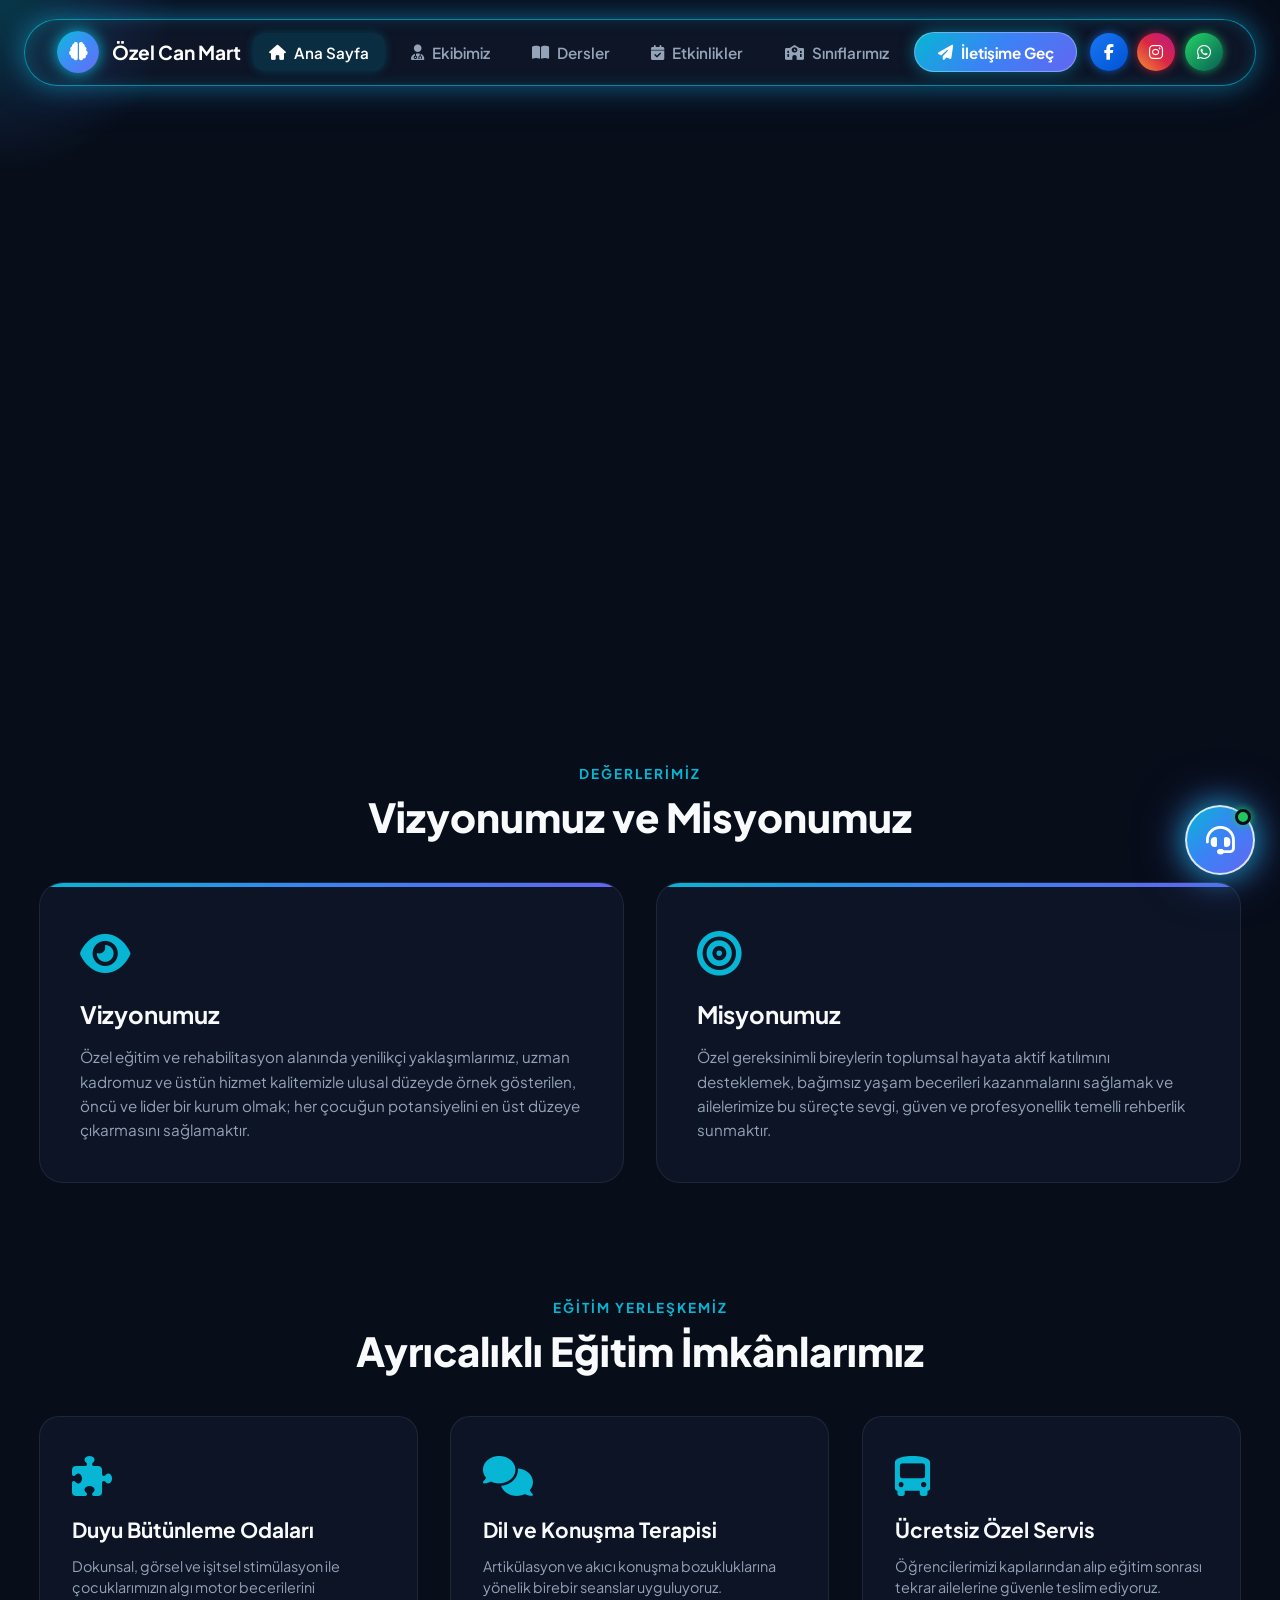
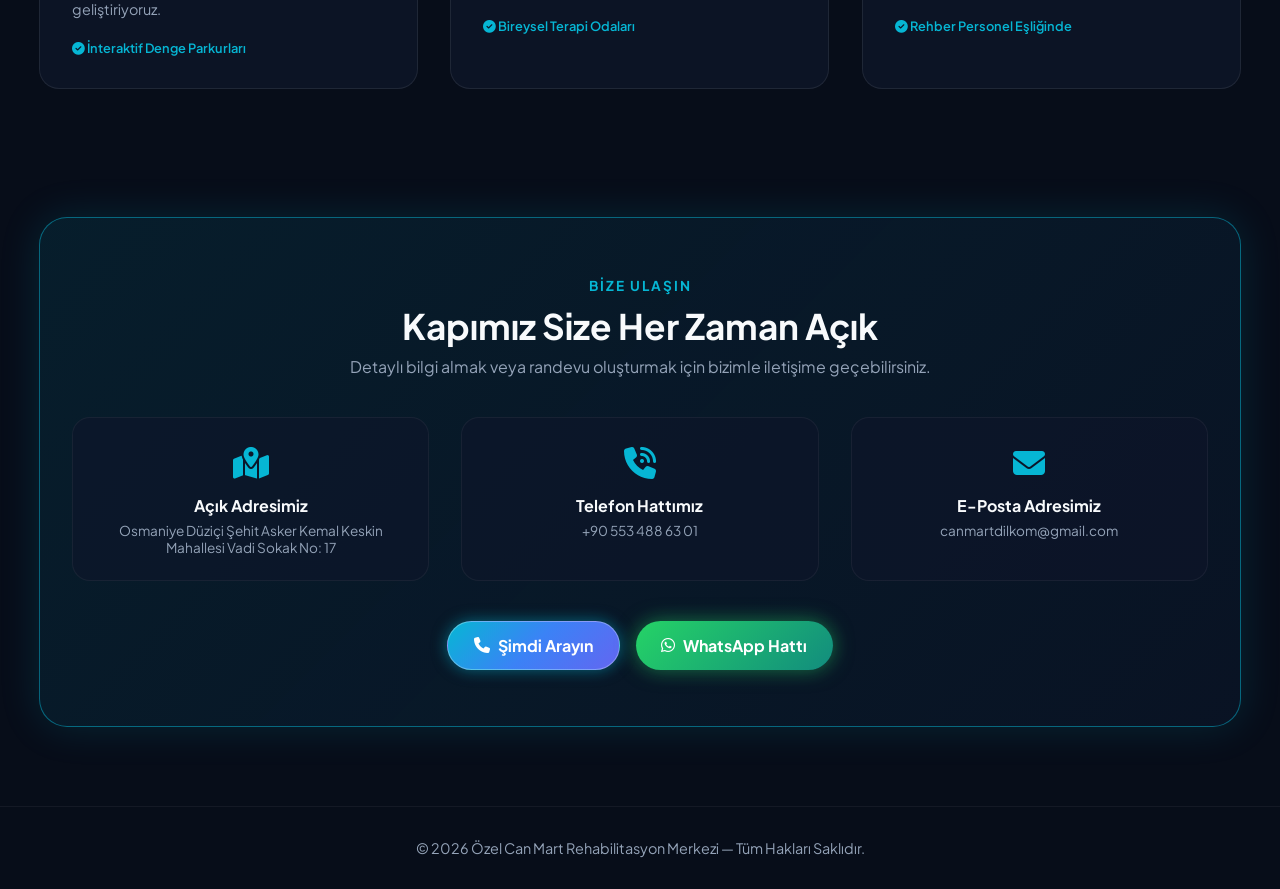
==== commit 944d2914: "Update index.html" ====
--- a/index.html
+++ b/index.html
@@ -143,7 +143,6 @@
             pointer-events: none;
         }
 
-        /* Arka plan sinematik ışık sızıntıları */
         .intro-overlay::before,
         .intro-overlay::after {
             content: '';
@@ -187,7 +186,6 @@
             gap: 1.2rem;
         }
 
-        /* OSMANDENİZ TASARIMI YAZISI - FELAKET NEON GRADIENT */
         .intro-tagline {
             font-family: 'Outfit', sans-serif;
             font-size: clamp(1.1rem, 2.5vw, 1.6rem);
@@ -346,6 +344,10 @@
             gap: 0.6rem;
         }
 
+        .mobile-social-container {
+            display: none;
+        }
+
         .social-icon {
             display: inline-flex;
             align-items: center;
@@ -619,6 +621,8 @@
             .hero-grid, .hero-stats-grid, .vision-grid, .cards-3d-grid, .contact-nodes-grid { grid-template-columns: 1fr; text-align: center; }
             .mobile-toggle { display: block; }
             .mobile-close { display: block; position: absolute; top: 1.5rem; right: 1.5rem; }
+            .nav-social-icons { display: none; }
+            
             .nav-links-wrapper {
                 position: fixed; top: 0; right: -100%; width: 82%; max-width: 330px; height: 100vh;
                 background: rgba(7, 13, 25, 0.98); backdrop-filter: blur(25px); border-left: 1px solid var(--border-glow);
@@ -627,6 +631,25 @@
             }
             .nav-links-wrapper.active { right: 0; }
             .nav-links-wrapper .nav-item { width: 100%; height: 46px; display: flex; align-items: center; justify-content: flex-start; padding: 0 1rem !important; }
+            
+            /* Mobilde Sosyal Medya Entegrasyonu */
+            .mobile-social-container {
+                display: flex;
+                flex-direction: column;
+                align-items: center;
+                gap: 0.8rem;
+                width: 100%;
+                margin-top: 1rem;
+                padding-top: 1rem;
+                border-top: 1px solid rgba(6, 182, 212, 0.2);
+            }
+            .mobile-social-icons {
+                display: flex;
+                align-items: center;
+                justify-content: center;
+                gap: 1rem;
+            }
+
             .chat-window { right: 1rem !important; left: 1rem !important; width: auto !important; bottom: 95px !important; height: 460px !important; }
         }
     </style>
@@ -661,6 +684,15 @@
                 <a href="etkinlikler.html" class="nav-item"><i class="fa-solid fa-calendar-check"></i> Etkinlikler</a>
                 <a href="siniflarimiz.html" class="nav-item"><i class="fa-solid fa-school"></i> Sınıflarımız</a>
                 <a href="#contact" class="nav-item nav-item-btn"><i class="fa-solid fa-paper-plane"></i> İletişime Geç</a>
+
+                <!-- MOBİL MENÜ SOSYAL MEDYA ALANI -->
+                <div class="mobile-social-container">
+                    <div class="mobile-social-icons">
+                        <a href="https://www.facebook.com/can.mart.2025?rdid=BGsj29o0iceK8N1b&share_url=https%3A%2F%2Fwww.facebook.com%2Fshare%2F1Dt4Hjv6Bw%2F%3Fref%3D1#" target="_blank" class="social-icon fb" title="Facebook"><i class="fa-brands fa-facebook-f"></i></a>
+                        <a href="https://www.instagram.com/canmartdilkomozelegitim/" target="_blank" class="social-icon ig" title="Instagram"><i class="fa-brands fa-instagram"></i></a>
+                        <a href="https://wa.me/905534886301" target="_blank" class="social-icon wp" title="WhatsApp"><i class="fa-brands fa-whatsapp"></i></a>
+                    </div>
+                </div>
             </div>
 
             <div class="nav-right-block">
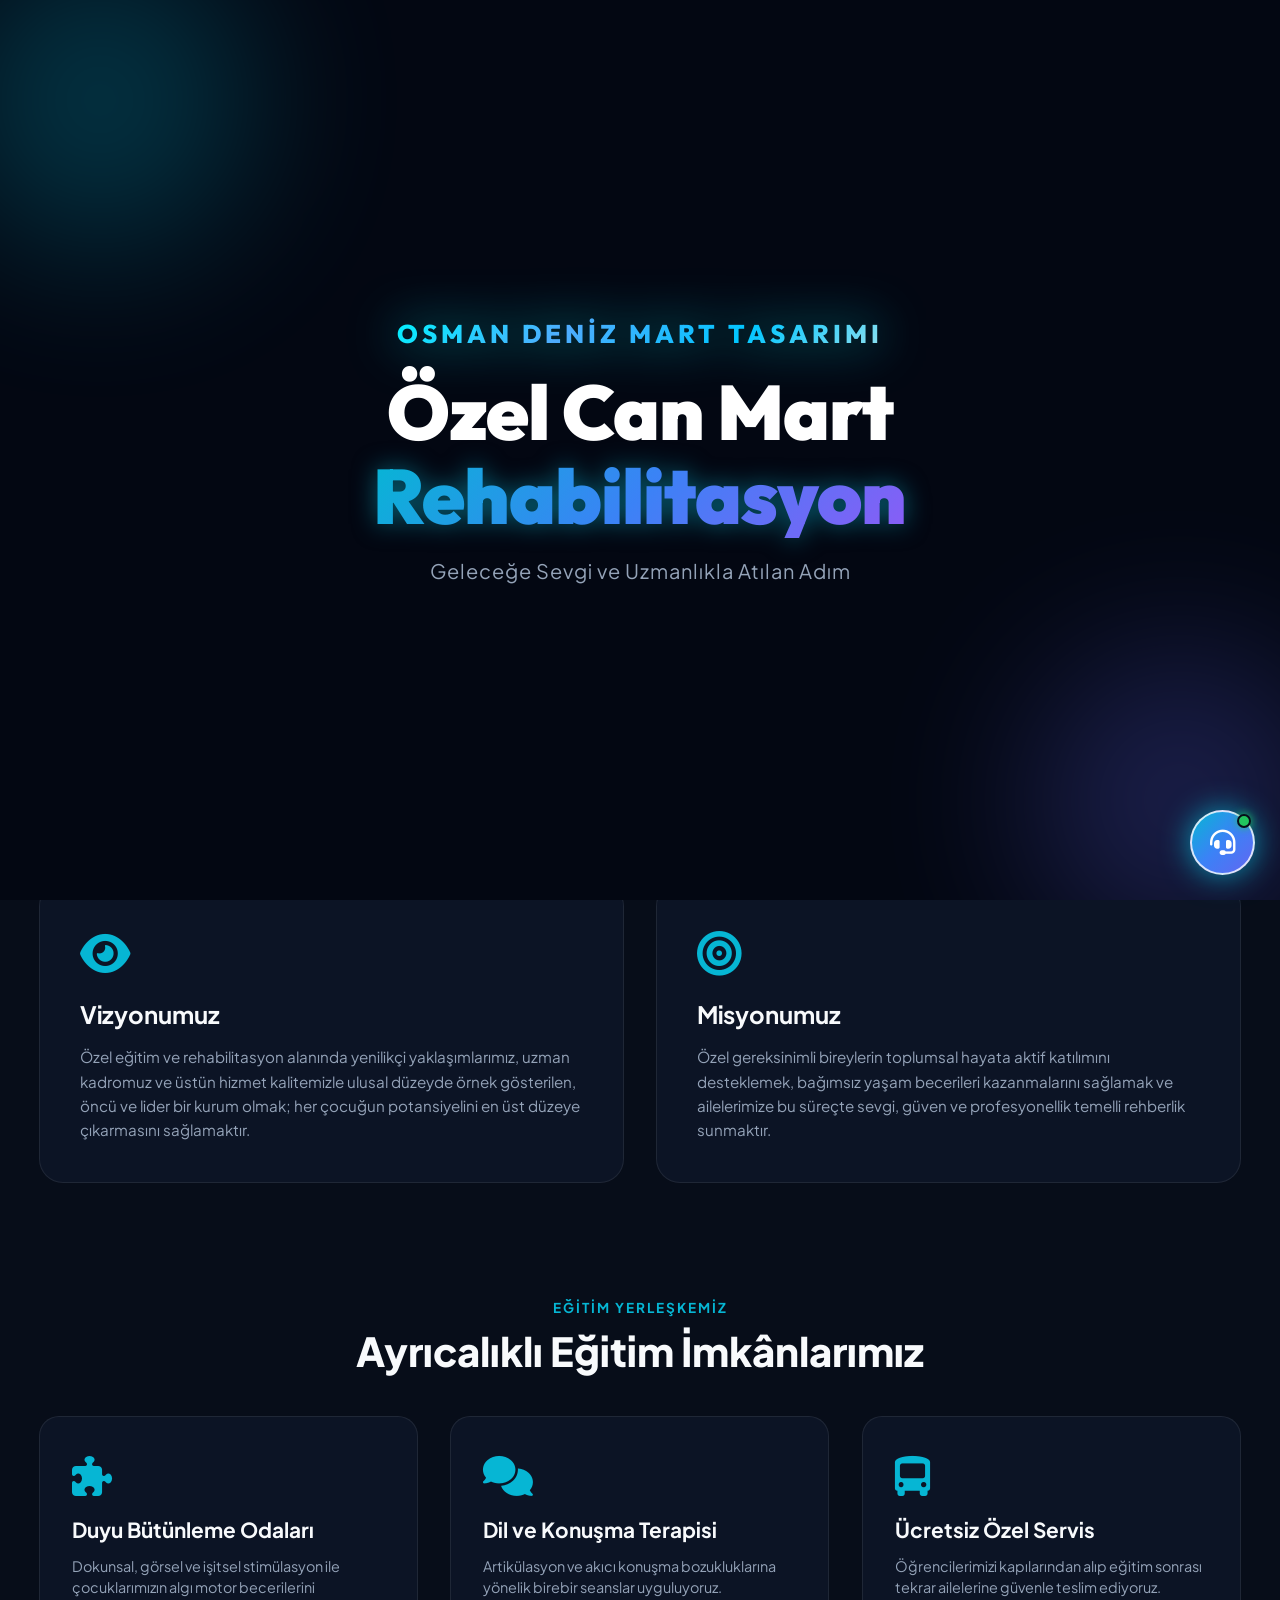
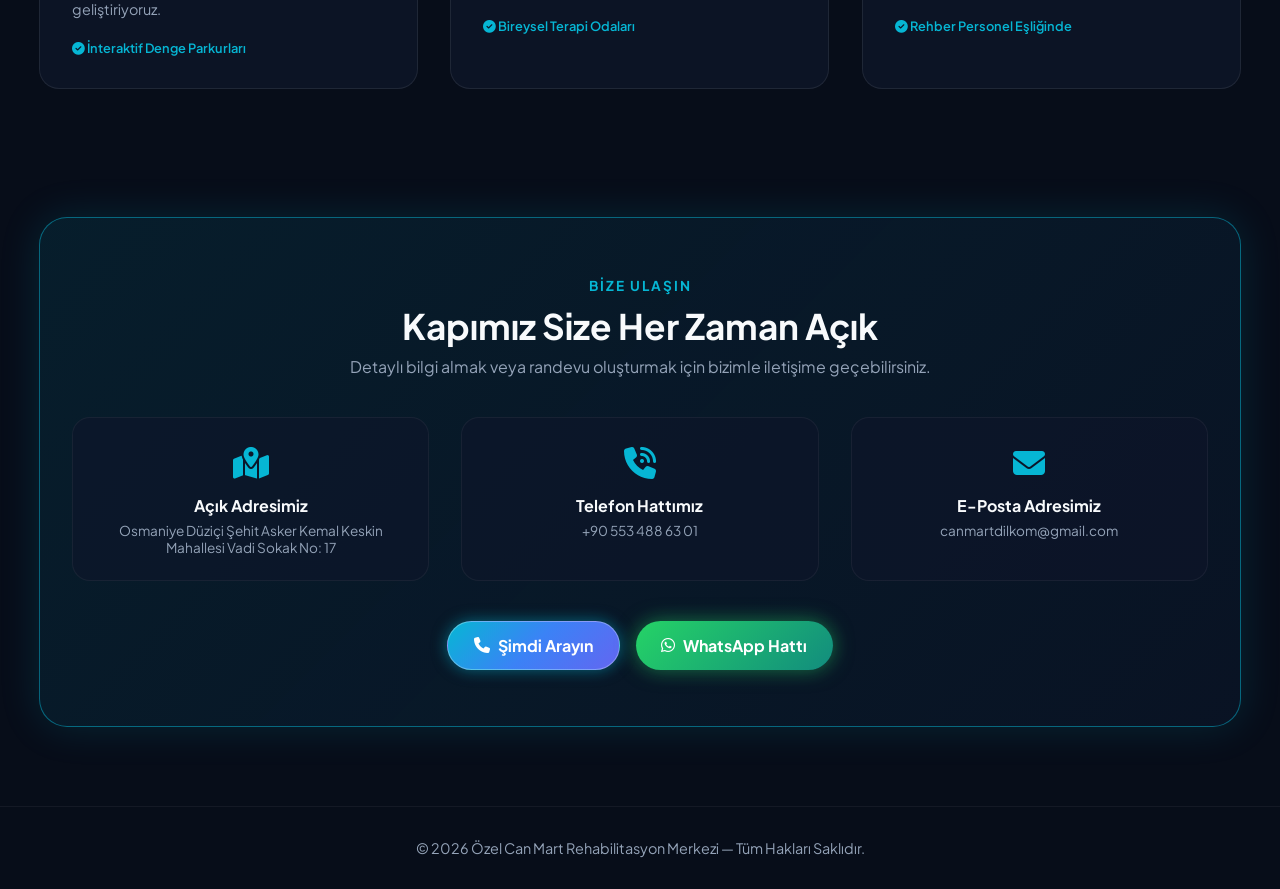
==== commit c782a6c1: "Update index.html" ====
--- a/index.html
+++ b/index.html
@@ -2,8 +2,51 @@
 <html lang="tr">
 <head>
     <meta charset="UTF-8">
-    <meta name="viewport" content="width=device-width, initial-scale=1.0">
-    <title>Özel Can Mart Rehabilitasyon Merkezi</title>
+    <meta name="viewport" content="width=device-width, initial-scale=1.0, maximum-scale=1.0, user-scalable=no">
+    
+    <!-- ==========================================
+       GELİŞMİŞ SEO VE SOSYAL MEDYA OPTİMİZASYONU
+       ========================================== -->
+    <title>Özel Can Mart Rehabilitasyon Merkezi | Düziçi Özel Eğitim & Dil Terapisi</title>
+    <meta name="description" content="Osmaniye Düziçi Özel Can Mart Rehabilitasyon Merkezi; duyu bütünleme, dil ve konuşma terapisi, özel eğitim ve zihinsel gelişim desteği sunmaktadır. Ücretsiz özel servis imkanıyla yanınızdayız.">
+    <meta name="keywords" content="can mart rehabilitasyon, düziçi özel eğitim, osmaniye rehabilitasyon merkezi, dil ve konuşma terapisi düziçi, duyu bütünleme, özel ders, engelli eğitimi">
+    <meta name="author" content="Özel Can Mart Rehabilitasyon Merkezi">
+    <meta name="robots" content="index, follow">
+    <link rel="canonical" href="https://www.canmartrehabilitasyon.com/">
+
+    <!-- Open Graph / Facebook / WhatsApp Önizleme Metatag'leri -->
+    <meta property="og:type" content="website">
+    <meta property="og:url" content="https://www.canmartrehabilitasyon.com/">
+    <meta property="og:title" content="Özel Can Mart Rehabilitasyon Merkezi | Düziçi Özel Eğitim">
+    <meta property="og:description" content="Sevgiyle dokunuyor, uzmanlıkla büyütüyoruz. Duyu bütünleme, dil terapisi ve bireysel eğitim desteğimizle hizmetinizdeyiz.">
+    <meta property="og:image" content="https://www.canmartrehabilitasyon.com/bülent.png">
+
+    <!-- Twitter Card Metatag'leri -->
+    <meta name="twitter:card" content="summary_large_image">
+    <meta name="twitter:title" content="Özel Can Mart Rehabilitasyon Merkezi">
+    <meta name="twitter:description" content="Osmaniye Düziçi'nde uzman kadromuz ve özel imkânlarımızla hizmet veriyoruz.">
+    <meta name="twitter:image" content="https://www.canmartrehabilitasyon.com/bülent.png">
+
+    <!-- Google Arama Motoru Şema (Structured Data - LocalBusiness) -->
+    <script type="application/ld+json">
+    {
+      "@context": "https://schema.org",
+      "@type": "SpecializedSchool",
+      "name": "Özel Can Mart Rehabilitasyon Merkezi",
+      "image": "https://www.canmartrehabilitasyon.com/bülent.png",
+      "telephone": "+905534886301",
+      "email": "canmartdilkom@gmail.com",
+      "address": {
+        "@type": "PostalAddress",
+        "streetAddress": "Şehit Asker Kemal Keskin Mahallesi Vadi Sokak No: 17",
+        "addressLocality": "Düziçi",
+        "addressRegion": "Osmaniye",
+        "addressCountry": "TR"
+      },
+      "url": "https://www.canmartrehabilitasyon.com/",
+      "openingHours": "Mo-Sa 08:30-17:30"
+    }
+    </script>
     
     <!-- FontAwesome & Google Fonts -->
     <link rel="stylesheet" href="https://cdnjs.cloudflare.com/ajax/libs/font-awesome/6.4.0/css/all.min.css">
@@ -26,18 +69,22 @@
             --text-muted: #94a3b8;
         }
 
+        html, body {
+            width: 100%;
+            max-width: 100%;
+            margin: 0;
+            padding: 0;
+            overflow-x: hidden !important;
+            position: relative;
+            background-color: var(--bg-dark);
+            color: var(--text-main);
+            font-family: 'Plus Jakarta Sans', sans-serif;
+        }
+
         * {
             margin: 0;
             padding: 0;
             box-sizing: border-box;
-            font-family: 'Plus Jakarta Sans', sans-serif;
-        }
-
-        body {
-            background-color: var(--bg-dark);
-            color: var(--text-main);
-            overflow-x: hidden;
-            position: relative;
         }
 
         .container {
@@ -91,14 +138,14 @@
             transition: opacity 1.2s cubic-bezier(0.16, 1, 0.3, 1), transform 1.2s cubic-bezier(0.16, 1, 0.3, 1);
         }
 
-        .anim-hidden.from-top    { transform: translateY(-60px); }
-        .anim-hidden.from-bottom { transform: translateY(60px); }
-        .anim-hidden.from-left   { transform: translateX(-80px); }
-        .anim-hidden.from-right  { transform: translateX(80px); }
+        .anim-hidden.from-top    { transform: translateY(-50px); }
+        .anim-hidden.from-bottom { transform: translateY(50px); }
+        .anim-hidden.from-left   { transform: translateX(-50px); }
+        .anim-hidden.from-right  { transform: translateX(50px); }
 
         .anim-hidden.anim-show {
             opacity: 1;
-            transform: translate(0, 0);
+            transform: translate(0, 0) !important;
         }
 
         /* ==========================================
@@ -126,6 +173,8 @@
             position: fixed;
             top: 0;
             left: 0;
+            right: 0;
+            bottom: 0;
             width: 100vw;
             height: 100vh;
             background: #030712;
@@ -147,39 +196,40 @@
         .intro-overlay::after {
             content: '';
             position: absolute;
-            width: 500px;
-            height: 500px;
+            width: 300px;
+            height: 300px;
             border-radius: 50%;
-            filter: blur(100px);
+            filter: blur(80px);
             z-index: 1;
-            opacity: 0.15;
+            opacity: 0.25;
             animation: ambientShift 6s ease-in-out infinite alternate;
         }
 
         .intro-overlay::before {
             background: #06b6d4;
-            top: -100px;
-            left: -100px;
+            top: -50px;
+            left: -50px;
         }
 
         .intro-overlay::after {
             background: #6366f1;
-            bottom: -100px;
-            right: -100px;
+            bottom: -50px;
+            right: -50px;
             animation-delay: -3s;
         }
 
         @keyframes ambientShift {
             0% { transform: scale(1) translate(0, 0); }
-            100% { transform: scale(1.3) translate(40px, 40px); }
+            100% { transform: scale(1.3) translate(20px, 20px); }
         }
 
         .cinematic-intro-content {
             position: relative;
             z-index: 2;
             text-align: center;
+            width: 100%;
             max-width: 900px;
-            padding: 0 2rem;
+            padding: 0 1.5rem;
             display: flex;
             flex-direction: column;
             align-items: center;
@@ -188,15 +238,15 @@
 
         .intro-tagline {
             font-family: 'Outfit', sans-serif;
-            font-size: clamp(1.1rem, 2.5vw, 1.6rem);
+            font-size: clamp(0.9rem, 2.5vw, 1.6rem);
             text-transform: uppercase;
-            letter-spacing: 8px;
+            letter-spacing: 4px;
             font-weight: 800;
             background: linear-gradient(135deg, #00f2fe 0%, #4facfe 35%, #00c6ff 70%, #90e0ef 100%);
             background-clip: text;
             -webkit-background-clip: text;
             -webkit-text-fill-color: transparent;
-            filter: drop-shadow(0 0 25px rgba(0, 242, 254, 0.8)) drop-shadow(0 0 50px rgba(79, 172, 254, 0.6));
+            filter: drop-shadow(0 0 25px rgba(0, 242, 254, 0.8));
             opacity: 0;
             transform: translateY(20px);
             animation: cinematicReveal 1s cubic-bezier(0.16, 1, 0.3, 1) 0.2s forwards;
@@ -204,7 +254,7 @@
 
         .intro-main-heading {
             font-family: 'Outfit', sans-serif;
-            font-size: clamp(2.5rem, 6vw, 5rem);
+            font-size: clamp(2.2rem, 6vw, 5rem);
             font-weight: 900;
             line-height: 1.1;
             color: #ffffff;
@@ -216,7 +266,7 @@
 
         .intro-sub-text {
             font-family: 'Plus Jakarta Sans', sans-serif;
-            font-size: clamp(1rem, 2vw, 1.25rem);
+            font-size: clamp(0.9rem, 2vw, 1.25rem);
             color: var(--text-muted);
             font-weight: 400;
             letter-spacing: 1px;
@@ -244,6 +294,7 @@
             display: flex;
             justify-content: center;
             padding: 0 1.5rem;
+            width: 100%;
         }
 
         .navbar-capsule {
@@ -257,7 +308,7 @@
             justify-content: space-between;
             width: 100%;
             max-width: 1350px;
-            box-shadow: 0 0 25px rgba(6, 182, 212, 0.4), 0 0 45px rgba(59, 130, 246, 0.25), inset 0 0 15px rgba(6, 182, 212, 0.2);
+            box-shadow: 0 0 25px rgba(6, 182, 212, 0.4), 0 0 45px rgba(59, 130, 246, 0.25);
         }
 
         .brand-logo {
@@ -342,6 +393,8 @@
             display: flex;
             align-items: center;
             gap: 0.6rem;
+            padding-left: 1rem;
+            border-left: 1.5px solid rgba(6, 182, 212, 0.6);
         }
 
         .mobile-social-container {
@@ -376,9 +429,16 @@
         /* ==========================================
            HERO & SERVİS KARTLARI
            ========================================== */
+        main {
+            width: 100%;
+            overflow-x: hidden;
+        }
+
         .hero-section {
             padding: 9.5rem 0 5rem 0;
             position: relative;
+            width: 100%;
+            overflow: hidden;
         }
 
         .hero-grid {
@@ -446,6 +506,8 @@
 
         .hero-img {
             width: 100%;
+            max-width: 100%;
+            height: auto;
             border-radius: 24px;
             border: 1px solid var(--border-glow);
             box-shadow: 0 0 30px rgba(6, 182, 212, 0.2);
@@ -457,7 +519,7 @@
         /* ==========================================
            VİZYONUMUZ & MİSYONUMUZ BÖLÜMÜ
            ========================================== */
-        .vision-mission-section { padding: 4rem 0; }
+        .vision-mission-section { padding: 4rem 0; overflow: hidden; }
         .vision-grid { display: grid; grid-template-columns: repeat(2, 1fr); gap: 2rem; }
 
         .vision-card {
@@ -487,8 +549,7 @@
         .vision-card h3 { font-size: 1.5rem; margin-bottom: 1rem; font-weight: 700; }
         .vision-card p { color: var(--text-muted); font-size: 0.95rem; line-height: 1.6; }
 
-      
-        .services-section { padding: 3rem 0; }
+        .services-section { padding: 3rem 0; overflow: hidden; }
         .cards-3d-grid { display: grid; grid-template-columns: repeat(3, 1fr); gap: 2rem; }
 
         .card-3d {
@@ -511,7 +572,7 @@
         .card-3d p { color: var(--text-muted); font-size: 0.9rem; line-height: 1.5; margin-bottom: 1.2rem; }
         .card-footer-info { font-size: 0.8rem; color: var(--primary-cyan); font-weight: 600; }
 
-        .contact-section { padding: 5rem 0; }
+        .contact-section { padding: 5rem 0; overflow: hidden; }
         .contact-ultra-card {
             background: var(--gradient-card);
             border: 1px solid var(--border-glow);
@@ -548,29 +609,28 @@
 
         footer { padding: 2rem 0; border-top: 1px solid rgba(255, 255, 255, 0.05); color: var(--text-muted); font-size: 0.9rem; }
 
-        
         .live-chat-trigger-btn {
             position: fixed !important; bottom: 25px !important; right: 25px !important;
-            width: 70px !important; height: 70px !important; border-radius: 50% !important;
+            width: 65px !important; height: 65px !important; border-radius: 50% !important;
             background: linear-gradient(135deg, #06b6d4 0%, #3b82f6 50%, #6366f1 100%) !important;
             display: flex !important; align-items: center !important; justify-content: center !important;
-            color: #ffffff !important; font-size: 1.8rem !important; cursor: pointer !important;
-            box-shadow: 0 0 30px rgba(6, 182, 212, 0.8), 0 0 50px rgba(99, 102, 241, 0.6) !important;
+            color: #ffffff !important; font-size: 1.6rem !important; cursor: pointer !important;
+            box-shadow: 0 0 30px rgba(6, 182, 212, 0.8) !important;
             z-index: 999999 !important; border: 2px solid rgba(255, 255, 255, 0.8) !important;
-            transition: transform 0.3s ease, box-shadow 0.3s ease !important;
-        }
-        .live-chat-trigger-btn:hover { transform: scale(1.1) rotate(5deg) !important; }
+            transition: transform 0.3s ease !important;
+        }
+        .live-chat-trigger-btn:hover { transform: scale(1.08) !important; }
         .live-chat-trigger-btn .status-pulse {
-            position: absolute; top: 2px; right: 2px; width: 16px; height: 16px;
-            background: #22c55e; border: 3px solid #070d19; border-radius: 50%; box-shadow: 0 0 8px #22c55e;
+            position: absolute; top: 2px; right: 2px; width: 14px; height: 14px;
+            background: #22c55e; border: 2.5px solid #070d19; border-radius: 50%; box-shadow: 0 0 8px #22c55e;
         }
 
         .chat-window {
-            position: fixed !important; bottom: 105px !important; right: 25px !important;
-            width: 380px !important; max-width: calc(100vw - 2rem) !important; height: 520px !important;
+            position: fixed !important; bottom: 100px !important; right: 25px !important;
+            width: 360px !important; max-width: calc(100vw - 2rem) !important; height: 500px !important;
             background: rgba(15, 23, 42, 0.95) !important; backdrop-filter: blur(25px) !important;
             border: 1.5px solid var(--border-glow) !important; border-radius: 24px !important;
-            box-shadow: 0 0 50px rgba(6, 182, 212, 0.4), 0 20px 50px rgba(0, 0, 0, 0.9) !important;
+            box-shadow: 0 0 40px rgba(6, 182, 212, 0.4) !important;
             z-index: 999999 !important; display: flex !important; flex-direction: column !important;
             overflow: hidden !important; opacity: 0 !important; visibility: hidden !important;
             transform: translateY(20px) scale(0.95) !important;
@@ -585,13 +645,13 @@
         }
         .chat-header-info { display: flex; align-items: center; gap: 0.8rem; }
         .chat-avatar {
-            width: 42px; height: 42px; border-radius: 50%; background: var(--gradient-main);
-            display: flex; align-items: center; justify-content: center; color: #fff; font-size: 1.2rem;
+            width: 40px; height: 40px; border-radius: 50%; background: var(--gradient-main);
+            display: flex; align-items: center; justify-content: center; color: #fff; font-size: 1.1rem;
             box-shadow: 0 0 15px var(--primary-cyan);
         }
-        .chat-title-box h4 { font-size: 1rem; font-weight: 700; color: #fff; }
-        .chat-title-box span { font-size: 0.75rem; color: #22c55e; display: flex; align-items: center; gap: 0.3rem; font-weight: 600; }
-        .chat-close-btn { color: var(--text-muted); cursor: pointer; font-size: 1.3rem; }
+        .chat-title-box h4 { font-size: 0.95rem; font-weight: 700; color: #fff; }
+        .chat-title-box span { font-size: 0.72rem; color: #22c55e; display: flex; align-items: center; gap: 0.3rem; font-weight: 600; }
+        .chat-close-btn { color: var(--text-muted); cursor: pointer; font-size: 1.2rem; }
 
         .chat-body { flex: 1; padding: 1.2rem; overflow-y: auto; display: flex; flex-direction: column; gap: 1rem; }
         .chat-msg { max-width: 85%; padding: 0.85rem 1.1rem; border-radius: 16px; font-size: 0.88rem; line-height: 1.5; }
@@ -611,12 +671,11 @@
             border-radius: 25px; padding: 0.75rem 1.2rem; color: #fff; font-size: 0.88rem; outline: none;
         }
         .chat-send-btn {
-            width: 42px; height: 42px; border-radius: 50%; background: var(--gradient-main); border: none;
+            width: 40px; height: 40px; border-radius: 50%; background: var(--gradient-main); border: none;
             color: #fff; cursor: pointer; display: flex; align-items: center; justify-content: center;
         }
 
-     
-          
+        /* MOBİL VE TABLET UYUMLULUK KONTROLLERİ */
         @media (max-width: 992px) {
             .hero-grid, .hero-stats-grid, .vision-grid, .cards-3d-grid, .contact-nodes-grid { grid-template-columns: 1fr; text-align: center; }
             .mobile-toggle { display: block; }
@@ -624,7 +683,7 @@
             .nav-social-icons { display: none; }
             
             .nav-links-wrapper {
-                position: fixed; top: 0; right: -100%; width: 82%; max-width: 330px; height: 100vh;
+                position: fixed; top: 0; right: -100%; width: 82%; max-width: 320px; height: 100vh;
                 background: rgba(7, 13, 25, 0.98); backdrop-filter: blur(25px); border-left: 1px solid var(--border-glow);
                 flex-direction: column; justify-content: center; padding: 2rem 1.5rem; gap: 0.8rem;
                 transition: right 0.4s cubic-bezier(0.16, 1, 0.3, 1);
@@ -632,7 +691,6 @@
             .nav-links-wrapper.active { right: 0; }
             .nav-links-wrapper .nav-item { width: 100%; height: 46px; display: flex; align-items: center; justify-content: flex-start; padding: 0 1rem !important; }
             
-            /* Mobilde Sosyal Medya Entegrasyonu */
             .mobile-social-container {
                 display: flex;
                 flex-direction: column;
@@ -641,7 +699,7 @@
                 width: 100%;
                 margin-top: 1rem;
                 padding-top: 1rem;
-                border-top: 1px solid rgba(6, 182, 212, 0.2);
+                border-top: 1.5px solid rgba(6, 182, 212, 0.6);
             }
             .mobile-social-icons {
                 display: flex;
@@ -652,14 +710,28 @@
 
             .chat-window { right: 1rem !important; left: 1rem !important; width: auto !important; bottom: 95px !important; height: 460px !important; }
         }
+
+        /* YAN TARAFA TAŞMALARI VE OYNAMALARI ENGELLEYEN MOBİL KORUMA */
+        @media (max-width: 768px) {
+            .anim-hidden.from-left,
+            .anim-hidden.from-right {
+                transform: translateY(40px) !important;
+            }
+            .hero-main-title {
+                font-size: 2.2rem;
+            }
+            .cursor-glow {
+                display: none;
+            }
+        }
     </style>
 </head>
 
 <body data-page="home">
 
-   
     <div class="cursor-glow" id="cursor-glow"></div>
 
+    <!-- SIFIR TAŞMA TAM EKRAN İNTRO OVERLAY -->
     <div id="intro-overlay" class="intro-overlay">
         <div class="cinematic-intro-content">
             <span class="intro-tagline">OSMAN DENİZ MART TASARIMI</span>
@@ -714,7 +786,7 @@
                     <div class="status-badge"><i class="fa-solid fa-star"></i> Engelleri Birlikte Aşıyoruz</div>
                     <h1 class="hero-main-title">Sevgiyle Dokunuyor, Uzmanlıkla Büyütüyoruz.</h1>
                     <h3 class="hero-director">Can Mart — <span class="highlight-text">Kurucu & Genel Müdür</span></h3>
-                    <p class="hero-description">Modern özel eğitim yöntemleri, duyu bütünleme alanları ve uzman kadromuzla çocuklarımızın geleceğere güvenle ilerlemesini sağlıyoruz.</p>
+                    <p class="hero-description">Modern özel eğitim yöntemleri, duyu bütünleme alanları ve uzman kadromuzla çocuklarımızın geleceğe güvenle ilerlemesini sağlıyoruz.</p>
 
                     <div class="hero-stats-grid">
                         <div class="stat-card">
@@ -865,21 +937,19 @@
         document.addEventListener('DOMContentLoaded', () => {
             // 1. FARE TAKİP EFEKTİ
             const cursorGlow = document.getElementById('cursor-glow');
-            if (cursorGlow) {
+            if (cursorGlow && window.innerWidth > 768) {
                 window.addEventListener('mousemove', (e) => {
                     cursorGlow.style.left = e.clientX + 'px';
                     cursorGlow.style.top = e.clientY + 'px';
                 });
             }
 
-            // 2. KİNEMATİK İNTRO (SADECE İLK GİRİŞTE 1 KEZ GÖRÜNÜR, YENİLEMEDE ÇIKMAZ)
+            // 2. KİNEMATİK İNTRO KONTROLÜ
             const introOverlay = document.getElementById('intro-overlay');
             if (introOverlay) {
-                // Tarayıcı hafızasında ilk giriş kontrolü (sessionStorage)
                 const hasVisited = sessionStorage.getItem('canmart_visited');
 
                 if (!hasVisited) {
-                    // İlk kez giriliyor, intro gösterilsin ve işaretlensin
                     sessionStorage.setItem('canmart_visited', 'true');
                     
                     setTimeout(() => {
@@ -891,19 +961,18 @@
                         }, 200);
                     }, 2500);
                 } else {
-                    
                     introOverlay.style.display = 'none';
-                    document.querySelectorAll('.anim-hidden').forEach(el => {
+                    document.querySelectorAll('.hero-section .anim-hidden').forEach(el => {
                         el.classList.add('anim-show');
                     });
                 }
             }
 
-            
+            // 3. OBSERVER İLE SCROLL ANİMASYONU
             const observerOptions = {
                 root: null,
-                rootMargin: '0px 0px -80px 0px',
-                threshold: 0.1
+                rootMargin: '0px 0px -50px 0px',
+                threshold: 0.05
             };
 
             const animObserver = new IntersectionObserver((entries, observer) => {
@@ -952,7 +1021,7 @@
                 adres: "📍 **Adresimiz:** Şehit Asker Kemal Keskin Mahallesi, Vadi Sokak No: 17, Düziçi / Osmaniye.",
                 iletisim: "📞 **Telefon:** +90 553 488 63 01\n💬 **WhatsApp:** Aynı numaramızdan 7/24 bizlere mesaj gönderebilirsiniz.",
                 saat: "⏰ **Çalışma Saatlerimiz:** Kurumumuz Haftaiçi ve Cumartesi günleri 08:30 - 17:30 saatleri arasında açıktır.",
-                bolumler: "🎓 **Mevcut Bölüm ve Terapilerimiz:**\n• Duyu Bütünleme Terapisi Odaları\n• Dil dan Konuşma Terapisi\n• Zihinsel & Bedensel Gelişim Terapisi\n• Bireysel Özel Eğitim Derslikleri\n• Oyun Terapisi Alanı",
+                bolumler: "🎓 **Mevcut Bölüm ve Terapilerimiz:**\n• Duyu Bütünleme Terapisi Odaları\n• Dil ve Konuşma Terapisi\n• Zihinsel & Bedensel Gelişim Terapisi\n• Bireysel Özel Eğitim Derslikleri\n• Oyun Terapisi Alanı",
                 servis: "🚌 **Servis İmkânı:** Evet, öğrencilerimiz için rehber personel eşliğinde kapıdan alıp eve teslim eden ücretsiz özel servisimiz mevcuttur!"
             };
 
